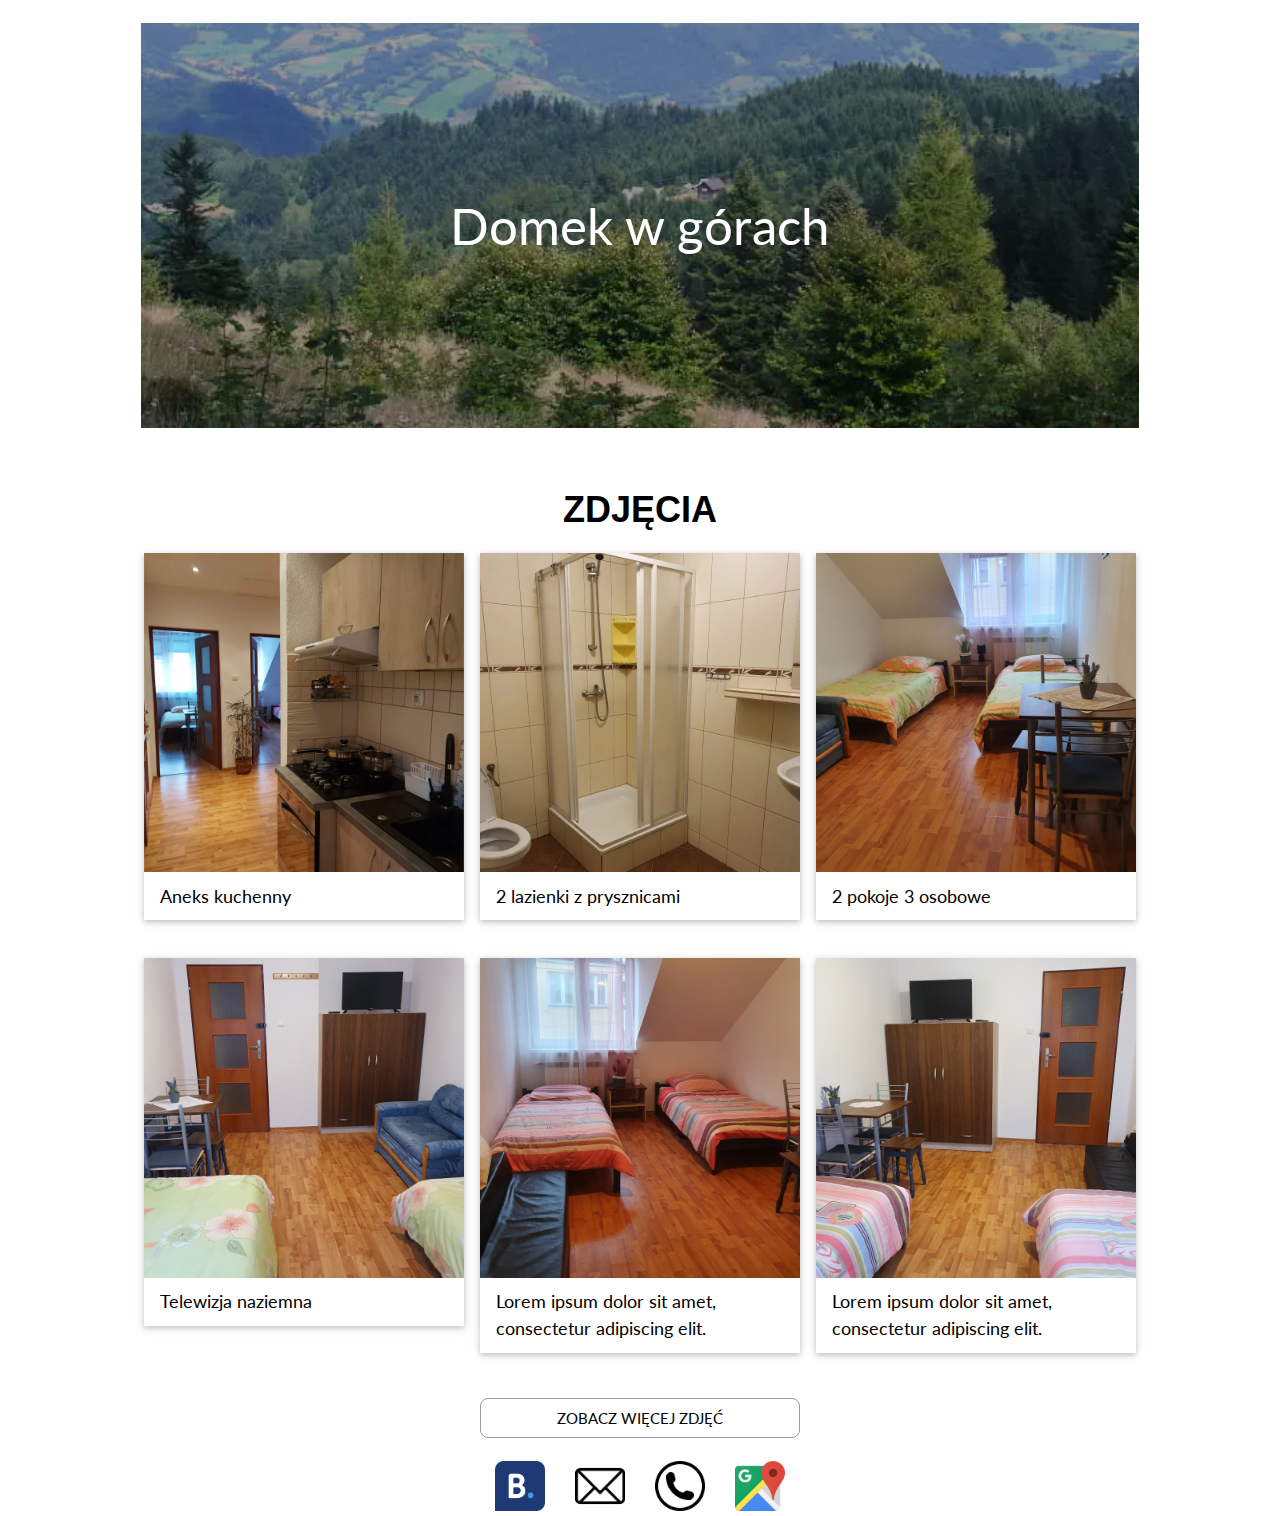
==== index.html @ 9614b46d "Initial commit" ====
﻿<!DOCTYPE html>
<html lang="pl">
<head>
  <meta name="description" content="Szukasz noclegu a może kwatery w Piwniczna Zdrój? Wejdź na naszą stronę i zamów nocleg dla siebie i rodziny." />
  <meta name="keywords" content="tanie noclegi Piwniczna-Zdrój, kwatery Piwniczna-Zdrój, wypoczynek Piwniczna-Zdrój, wczasy piwniczna zdrój" />
  <meta name="viewport" content="width=device-width, initial-scale=1.0">
  <link rel="stylesheet" href="src/css/w3.css">
  <link rel="stylesheet" href="src/css/style.css?1">
  <link href='http://fonts.googleapis.com/css?family=Lato&subset=latin,latin-ext' rel='stylesheet' type='text/css'>
  <script src="src/js/imgexplorer.js?1"></script>
  <meta charset="utf-8">

  <title>Domek w górach - Piwniczna Zdrój</title>
</head>
<body class="noselect" style="font-family: 'Lato';">
  </br>
    <div class="bcontainer">
      <img src="src/img/banner1.webp" alt="Banner" style="width:100%;">
      <div class="centered">Domek w górach</div>
    </div>

    </br>
    </br>

    <h1 style="text-align: center; font-weight: bold;">ZDJĘCIA</h1>
    <div id="gallery" style="margin-left: auto; margin-right: auto; width: 80%;">
      <div class="w3-row-padding w3-margin-top">
        <div class="w3-third">
          <div class="w3-card">
            <img src="src/img/1.webp" style="width: 100%" alt="">
            <div class="w3-container">
              <h5>Aneks kuchenny</h5>
            </div>
          </div>
        </br>
        </div>
      
        <div class="w3-third">
          <div class="w3-card">
            <img src="src/img/2.webp" style="width: 100%" alt="">
            <div class="w3-container">
              <h5>2 lazienki z prysznicami</h5>
            </div>
          </div>
        </br>
        </div>
      
        <div class="w3-third">
          <div class="w3-card">
            <img src="src/img/3.png" style="width: 100%" alt="">
            <div class="w3-container">
              <h5>2 pokoje 3 osobowe</h5>
            </div>
          </div>
        </div>
        </br>
      </div>
      
      <div class="w3-row-padding w3-margin-top">
        <div class="w3-third">
          <div class="w3-card">
            <img src="src/img/4.png" style="width: 100%" alt="">
            <div class="w3-container">
              <h5>Telewizja naziemna</h5>
            </div>
          </div>
        </br>
        </div>
      
        <div class="w3-third">
          <div class="w3-card">
            <img src="src/img/5.png" style="width: 100%" alt="">
            <div class="w3-container">
              <h5>Lorem ipsum dolor sit amet, consectetur adipiscing elit.</h5>
            </div>
          </div>
        </br>
        </div>
      
        <div class="w3-third">
          <div class="w3-card">
            <img src="src/img/6.png" style="width: 100%" alt="">
            <div class="w3-container">
              <h5>Lorem ipsum dolor sit amet, consectetur adipiscing elit.</h5>
            </div>
          </div>
        </div>
        </br>
      </div>
    </div>

    <br>
    <div style="display: flex; justify-content: center; align-items: center;">
      <button onclick="show()" class="w3-btn w3-white w3-border w3-border-gray w3-round-large show-imgs">ZOBACZ WIĘCEJ ZDJĘĆ</button>
    </div>

    <br>

    <div class="show-imgs" style="position: absolute; left: 50%; transform: translateX(-50%); display: flex; padding-bottom: 5px;">
      <div style="display: flex; justify-content: center; align-items: center; flex: 25%;">
        <a href="https://booking.com/hotel/pl/domek-w-gorach-jana-iii-sobieskiego-12-33-350-piwniczna-zdroj-polska-apartament.pl.html"><img src="/src/img/booking.png" height="50px"></a>
      </div>
      <div style="display: flex; justify-content: center; align-items: center; flex: 25%;">
        <a href="mailto:urszulas07@poczta.onet.pl"><img src="/src/img/mail.png" height="50px"></a>
      </div>
      <div style="display: flex; justify-content: center; align-items: center; flex: 25%;">
        <a href="tel:+48503799369"><img src="/src/img/phone-symbol-2.png" height="50px"></a>
      </div>
      <div style="display: flex; justify-content: center; align-items: center; flex: 25%;">
        <a href="https://www.google.pl/maps/place/Sobieskiego+12,+33-350+Piwniczna-Zdr%C3%B3j/@49.4403743,20.7105507,17z"><img src="/src/img/maps.png" height="50px"></a>
      </div>
    </div>
    <br>
    <div id="blur" class="blur"></div>
    <div class="sticky" id="sticky">
			<img id="simage" src="galeria/1.webp" alt="">
			<span class="close" onclick="hide()">&times;</span>
      <span style="position: absolute; right: 0; top: 50%; transform:translate(0%, -50%);" id="next" class="navi" onclick="next()">&#8250;</span>
      <span style="position: absolute; left: 0; top: 50%; transform:translate(0%, -50%); display: none;" id="prev" class="navi" onclick="prev()">&#8249;</span>
      <div style="position: absolute; left: 50%; top: 50%; transform:translate(-50%, -50%); display: none;" id="loading" class="lds-ring"><div></div><div></div><div></div><div></div></div>
		</div>
  </body>
</html>
---- src/css/style.css ----
.bcontainer {
  position: relative;
  text-align: center;
  color: white;
  margin-left: auto; 
  margin-right: auto; 
  width: 78%;
  background-color: white;
  height: 45vh;
}

@media only screen and (max-width: 600px) {
  .bcontainer {
    height: 20vh;
    width: 73%;
  }
}

.bcontainer img {
  filter: brightness(60%);
  object-fit: cover;

  width: 100%;
  height: 100%;
}

.centered {
  font-size: 4vw;
  position: absolute;
  top: 50%;
  left: 50%;
  transform: translate(-50%, -50%);
}

.noselect {
  -webkit-touch-callout: none; /* iOS Safari */
    -webkit-user-select: none; /* Safari */
     -khtml-user-select: none; /* Konqueror HTML */
       -moz-user-select: none; /* Old versions of Firefox */
        -ms-user-select: none; /* Internet Explorer/Edge */
            user-select: none; /* Non-prefixed version, currently
                                  supported by Chrome, Edge, Opera and Firefox */
}

.imgexplorer {
  width: 100%; 
  height: 100%; 
  background-repeat: no-repeat;
  background-size: contain;
  background-position: center;
  position: relative;
}
.sticky {
  position: fixed;
  top: 50%;
  left: 50%;
  transform: translate(-50%, -50%);
  display: none;
}
.sticky img {
  width: 35vw;
}
@media only screen and (max-width: 600px) {
  .sticky img {
    width: 80vw;
  }
}
img.hover-shadow {
  transition: 0.3s;
}
.hover-shadow:hover {
  box-shadow: 0px 0px 15px 0px rgba(0,0,0,1);
}
.close {
  color: white;
  position: absolute;
  top: 20px;
  right: 20px;
  transform: translate(50%, -50%);
  font-size: 35px;
  font-weight: bold;
}
.close:hover,
.close:focus {
  color: #999;
  text-decoration: none;
  cursor: pointer;
}

.navi {
  color: white;
  position: absolute;
  top: 50%;
  font-size: 45px;
  font-weight: bold;
  transform: translateY(-50%);
}
.navi:hover,
.navi:focus {
  color: #999;
  text-decoration: none;
  cursor: pointer;
}

.blur{
  position: fixed; 
  background-color: black;
  opacity: 0.8;
  padding:0; 
  margin:0; 
  top:0; 
  left:0; 
  display: none;
  width: 100%; 
  height: 100%;
}

.show-imgs {
  width: 25%;
}

@media only screen and (max-width: 600px) {
  .show-imgs {
    width: 70%;
  }
}

h5{
  font-family: 'Lato';
}

.lds-ring {
  display: inline-block;
  position: relative;
  width: 80px;
  height: 80px;
}
.lds-ring div {
  box-sizing: border-box;
  display: block;
  position: absolute;
  width: 64px;
  height: 64px;
  margin: 8px;
  border: 8px solid #fff;
  border-radius: 50%;
  animation: lds-ring 1.2s cubic-bezier(0.5, 0, 0.5, 1) infinite;
  border-color: #fff transparent transparent transparent;
}
.lds-ring div:nth-child(1) {
  animation-delay: -0.45s;
}
.lds-ring div:nth-child(2) {
  animation-delay: -0.3s;
}
.lds-ring div:nth-child(3) {
  animation-delay: -0.15s;
}
@keyframes lds-ring {
  0% {
    transform: rotate(0deg);
  }
  100% {
    transform: rotate(360deg);
  }
}

spbtn:focus {outline:0;}
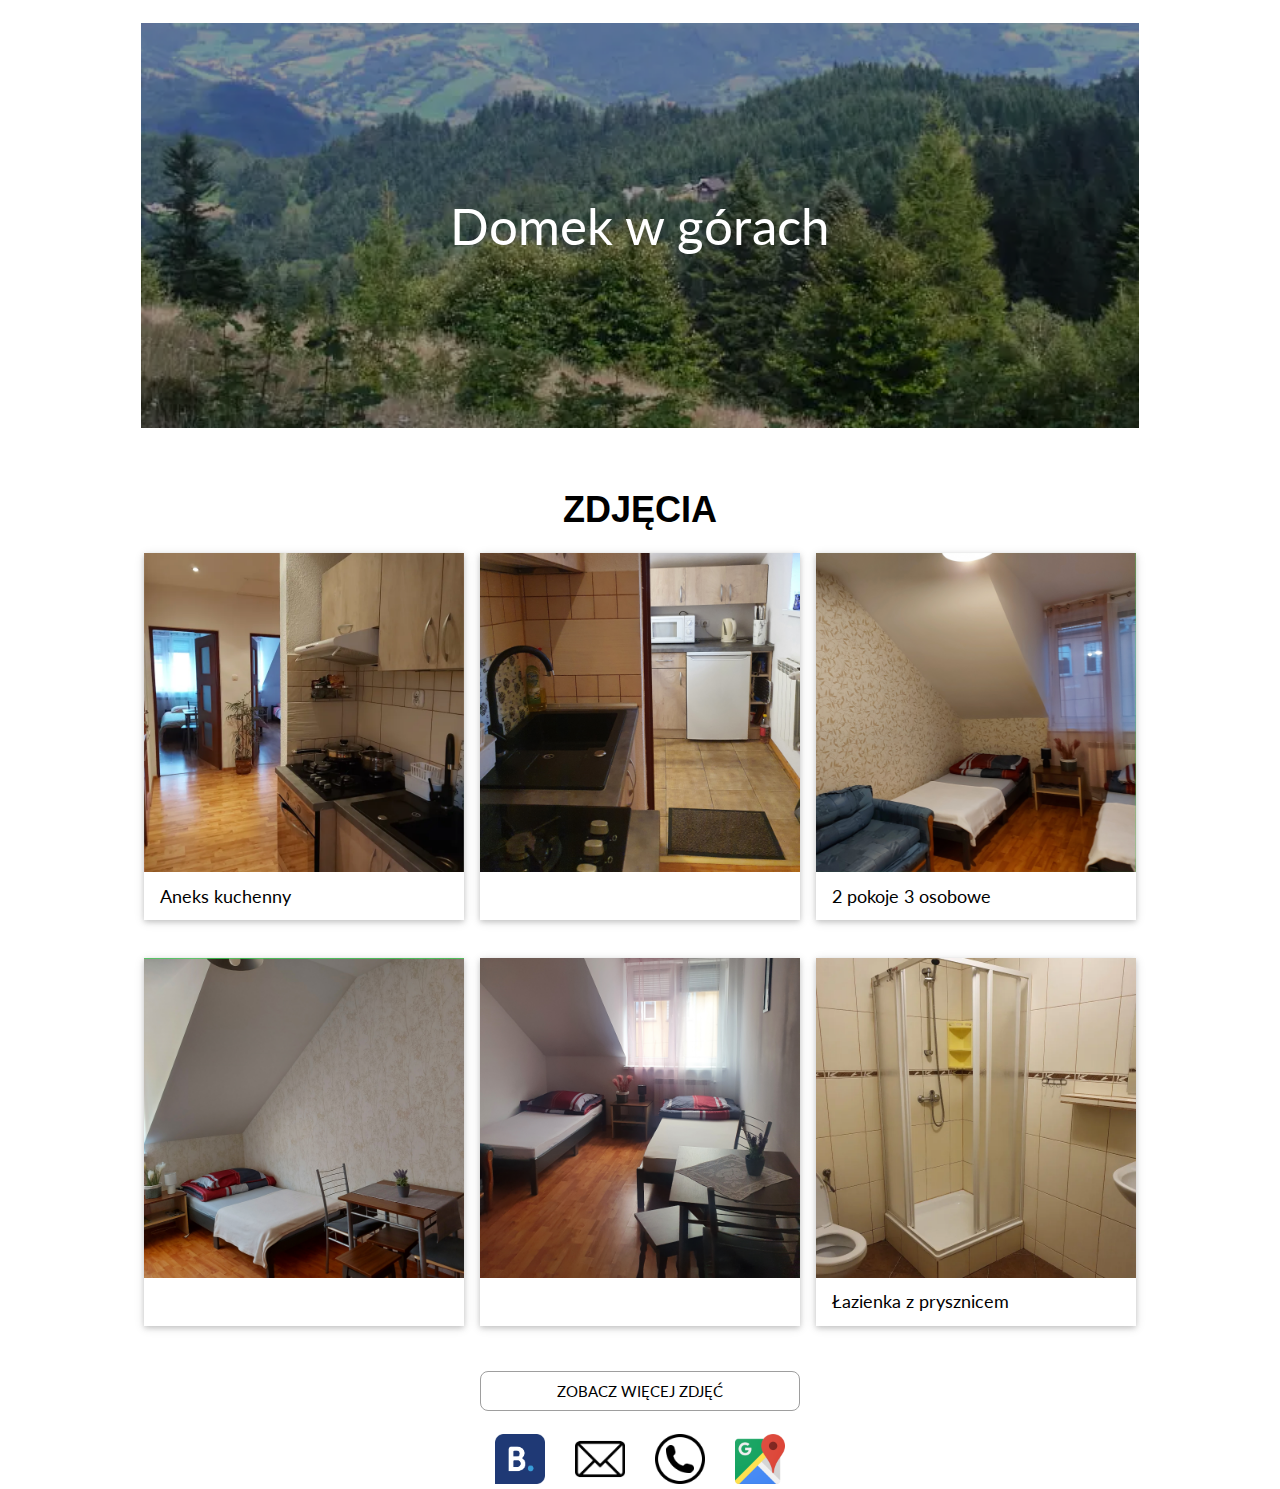
==== commit 2db8b83c: "Update" ====
--- a/index.html
+++ b/index.html
@@ -39,7 +39,7 @@
           <div class="w3-card">
             <img src="src/img/2.webp" style="width: 100%" alt="">
             <div class="w3-container">
-              <h5>2 lazienki z prysznicami</h5>
+              <h5>&nbsp;</h5>
             </div>
           </div>
         </br>
@@ -47,7 +47,7 @@
       
         <div class="w3-third">
           <div class="w3-card">
-            <img src="src/img/3.png" style="width: 100%" alt="">
+            <img src="src/img/3.webp" style="width: 100%" alt="">
             <div class="w3-container">
               <h5>2 pokoje 3 osobowe</h5>
             </div>
@@ -59,9 +59,9 @@
       <div class="w3-row-padding w3-margin-top">
         <div class="w3-third">
           <div class="w3-card">
-            <img src="src/img/4.png" style="width: 100%" alt="">
+            <img src="src/img/4.webp" style="width: 100%" alt="">
             <div class="w3-container">
-              <h5>Telewizja naziemna</h5>
+              <h5>&nbsp;</h5>
             </div>
           </div>
         </br>
@@ -69,9 +69,9 @@
       
         <div class="w3-third">
           <div class="w3-card">
-            <img src="src/img/5.png" style="width: 100%" alt="">
+            <img src="src/img/5.webp" style="width: 100%" alt="">
             <div class="w3-container">
-              <h5>Lorem ipsum dolor sit amet, consectetur adipiscing elit.</h5>
+              <h5>&nbsp;</h5>
             </div>
           </div>
         </br>
@@ -79,9 +79,9 @@
       
         <div class="w3-third">
           <div class="w3-card">
-            <img src="src/img/6.png" style="width: 100%" alt="">
+            <img src="src/img/6.webp" style="width: 100%" alt="">
             <div class="w3-container">
-              <h5>Lorem ipsum dolor sit amet, consectetur adipiscing elit.</h5>
+              <h5>Łazienka z prysznicem</h5>
             </div>
           </div>
         </div>
@@ -98,16 +98,16 @@
 
     <div class="show-imgs" style="position: absolute; left: 50%; transform: translateX(-50%); display: flex; padding-bottom: 5px;">
       <div style="display: flex; justify-content: center; align-items: center; flex: 25%;">
-        <a href="https://booking.com/hotel/pl/domek-w-gorach-jana-iii-sobieskiego-12-33-350-piwniczna-zdroj-polska-apartament.pl.html"><img src="/src/img/booking.png" height="50px"></a>
+        <a href="https://booking.com/hotel/pl/domek-w-gorach-jana-iii-sobieskiego-12-33-350-piwniczna-zdroj-polska-apartament.pl.html"><img src="src/img/booking.png" height="50px"></a>
       </div>
       <div style="display: flex; justify-content: center; align-items: center; flex: 25%;">
-        <a href="mailto:urszulas07@poczta.onet.pl"><img src="/src/img/mail.png" height="50px"></a>
+        <a href="mailto:urszulas07@poczta.onet.pl"><img src="src/img/mail.png" height="50px"></a>
       </div>
       <div style="display: flex; justify-content: center; align-items: center; flex: 25%;">
-        <a href="tel:+48503799369"><img src="/src/img/phone-symbol-2.png" height="50px"></a>
+        <a href="tel:+48503799369"><img src="src/img/phone-symbol-2.png" height="50px"></a>
       </div>
       <div style="display: flex; justify-content: center; align-items: center; flex: 25%;">
-        <a href="https://www.google.pl/maps/place/Sobieskiego+12,+33-350+Piwniczna-Zdr%C3%B3j/@49.4403743,20.7105507,17z"><img src="/src/img/maps.png" height="50px"></a>
+        <a href="https://www.google.pl/maps/place/Sobieskiego+12,+33-350+Piwniczna-Zdr%C3%B3j/@49.4403743,20.7105507,17z"><img src="src/img/maps.png" height="50px"></a>
       </div>
     </div>
     <br>
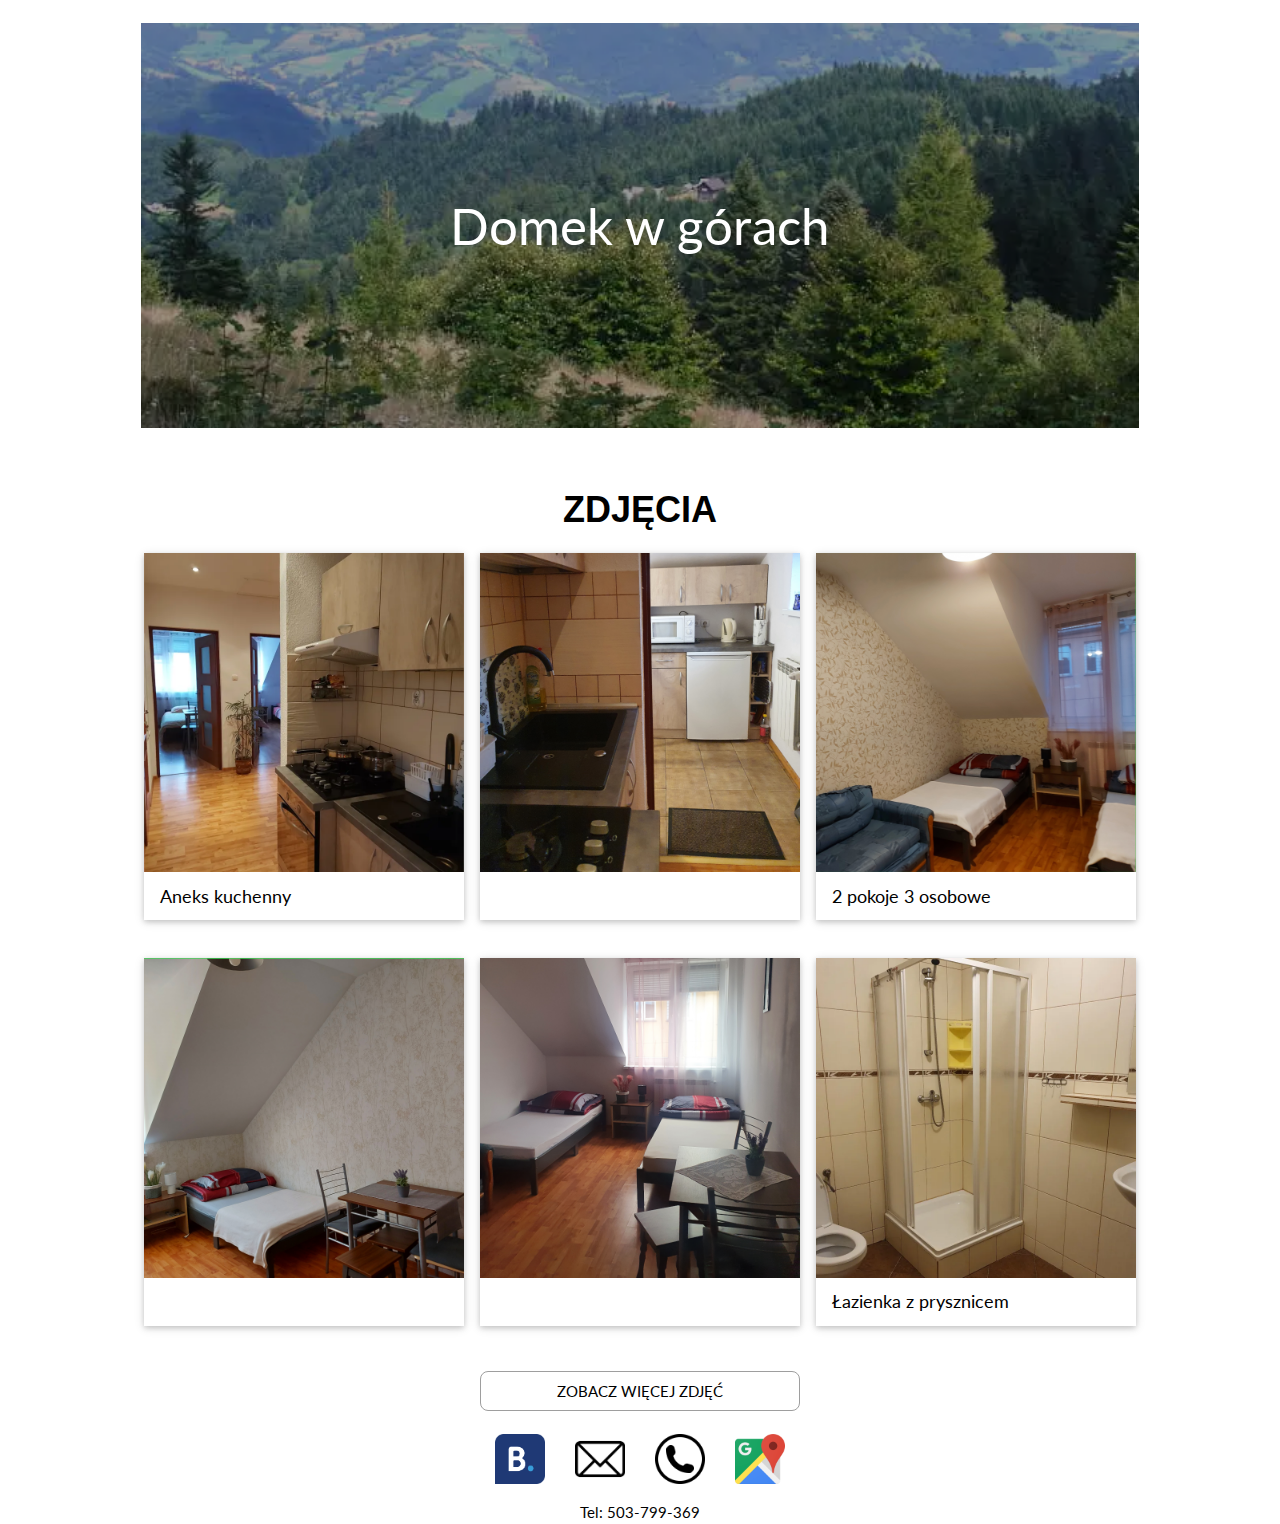
==== commit e3fd1ca8: "Added Telephone" ====
--- a/index.html
+++ b/index.html
@@ -111,6 +111,11 @@
       </div>
     </div>
     <br>
+    <br>
+    <br>
+    <div>
+      <a style="position: absolute; left: 50%; transform: translateX(-50%);">Tel: 503-799-369</a>
+    </div>
     <div id="blur" class="blur"></div>
     <div class="sticky" id="sticky">
 			<img id="simage" src="galeria/1.webp" alt="">
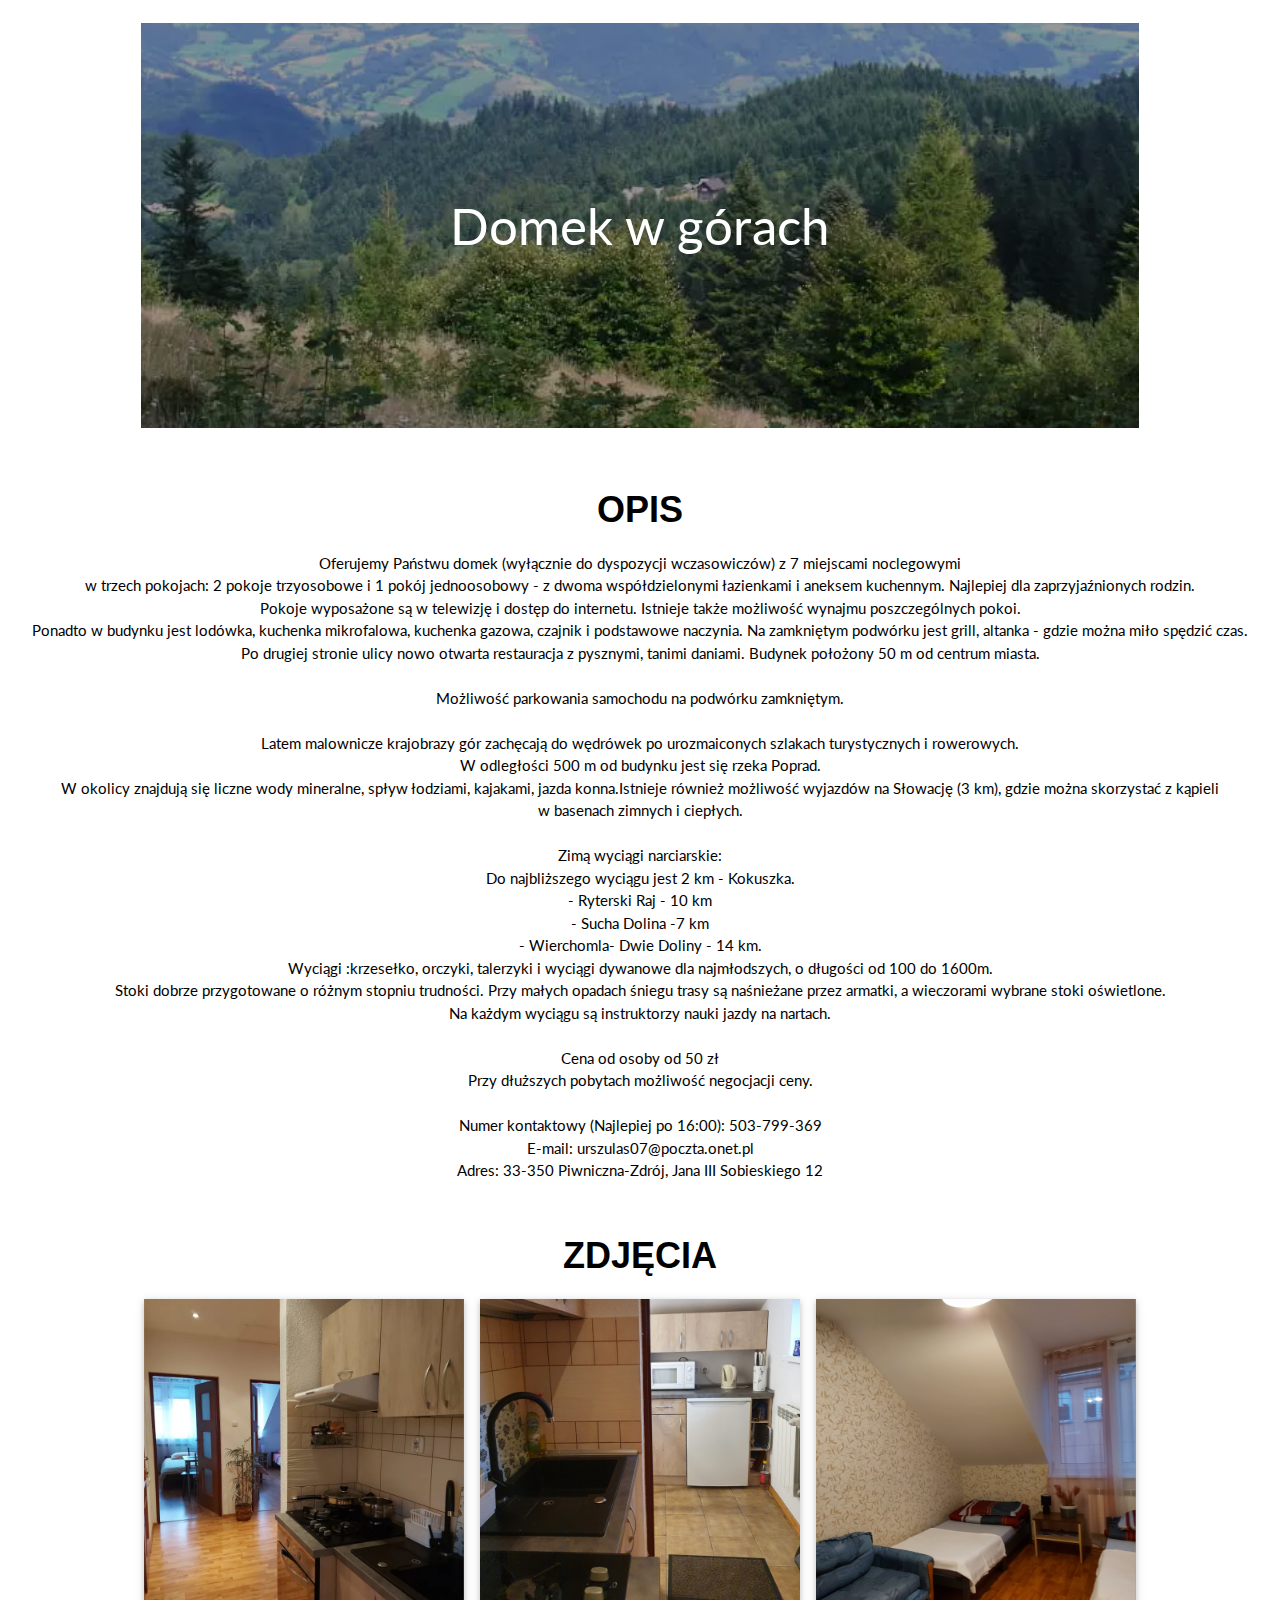
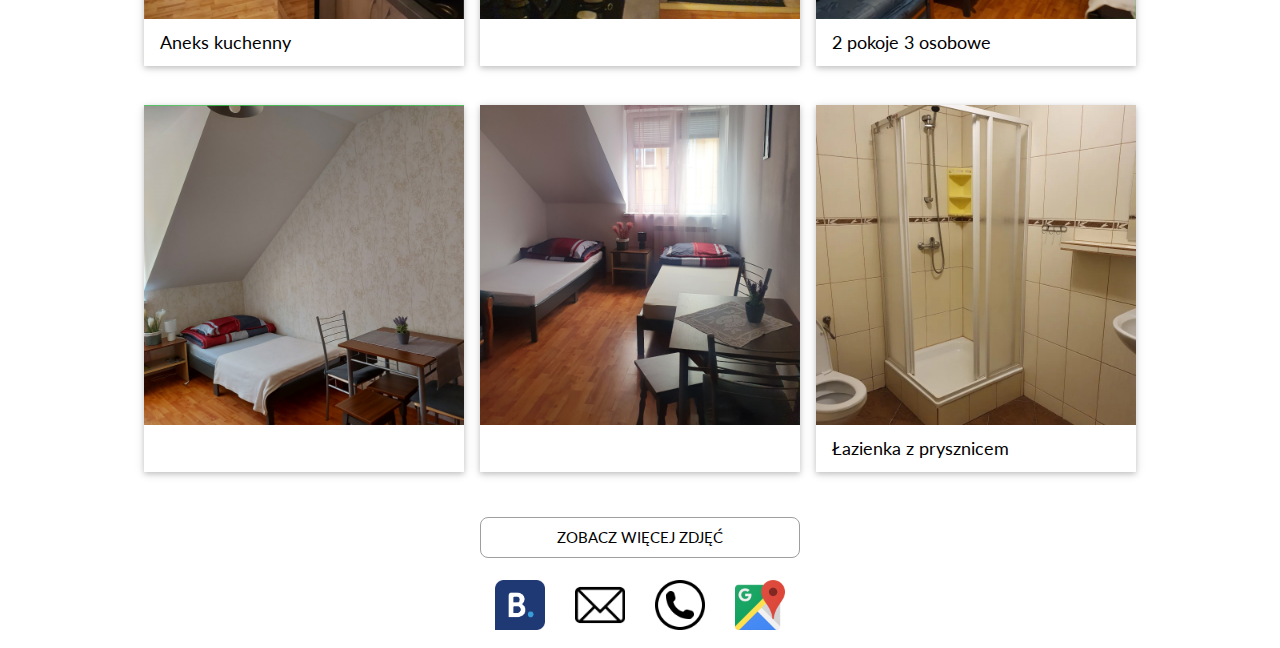
==== commit a50fd7d5: "YEP" ====
--- a/index.html
+++ b/index.html
@@ -20,6 +20,44 @@
     </div>
 
     </br>
+    </br>
+    
+    <h1 style="text-align: center; font-weight: bold;">OPIS</h1>
+    <div style="text-align: center;">
+      <p>
+        Oferujemy Państwu domek (wyłącznie do dyspozycji wczasowiczów) z 7 miejscami noclegowymi <br />
+        w trzech pokojach: 2 pokoje trzyosobowe i 1 pokój jednoosobowy - z dwoma współdzielonymi łazienkami i aneksem kuchennym. Najlepiej dla zaprzyjaźnionych rodzin. <br />
+        Pokoje wyposażone są w telewizję i dostęp do internetu. Istnieje także możliwość wynajmu poszczególnych pokoi.<br />
+        Ponadto w budynku jest lodówka, kuchenka mikrofalowa, kuchenka gazowa, czajnik i podstawowe naczynia. Na zamkniętym podwórku jest grill, altanka - gdzie można miło spędzić czas.<br />
+        Po drugiej stronie ulicy nowo otwarta restauracja z pysznymi, tanimi daniami. Budynek położony 50 m od centrum miasta. <br />
+        <br />
+        Możliwość parkowania samochodu na podwórku zamkniętym.<br />
+        <br />
+        Latem malownicze krajobrazy gór zachęcają do wędrówek po urozmaiconych szlakach turystycznych i rowerowych. <br />
+        W odległości 500 m od budynku jest się rzeka Poprad. <br />
+        W okolicy znajdują się liczne wody mineralne, spływ łodziami, kajakami,
+        jazda konna.Istnieje również możliwość wyjazdów na Słowację (3 km), gdzie można skorzystać z kąpieli <br /> 
+        w basenach zimnych i ciepłych.<br />
+        <br />
+        Zimą wyciągi narciarskie:<br />
+        Do najbliższego wyciągu jest 2 km - Kokuszka.<br />
+        - Ryterski Raj - 10 km<br />
+        - Sucha Dolina -7 km<br />
+        - Wierchomla- Dwie Doliny - 14 km.<br />
+        Wyciągi :krzesełko, orczyki, talerzyki i wyciągi dywanowe dla najmłodszych, o długości od 100 do 1600m.<br />
+         Stoki dobrze przygotowane o różnym stopniu trudności. Przy małych opadach śniegu trasy są naśnieżane przez armatki, a
+        wieczorami wybrane stoki oświetlone.<br />
+        Na każdym wyciągu są instruktorzy nauki jazdy na nartach.<br />
+        <br />
+        Cena od osoby od 50 zł<br />
+        Przy dłuższych pobytach możliwość negocjacji ceny.<br />
+        <br />
+        Numer kontaktowy (Najlepiej po 16:00): 503-799-369 <br />
+        E-mail: urszulas07@poczta.onet.pl <br />
+        Adres: 33-350 Piwniczna-Zdrój, Jana III Sobieskiego 12
+      </p>
+    </div>
+
     </br>
 
     <h1 style="text-align: center; font-weight: bold;">ZDJĘCIA</h1>
@@ -113,9 +151,6 @@
     <br>
     <br>
     <br>
-    <div>
-      <a style="position: absolute; left: 50%; transform: translateX(-50%);">Tel: 503-799-369</a>
-    </div>
     <div id="blur" class="blur"></div>
     <div class="sticky" id="sticky">
 			<img id="simage" src="galeria/1.webp" alt="">
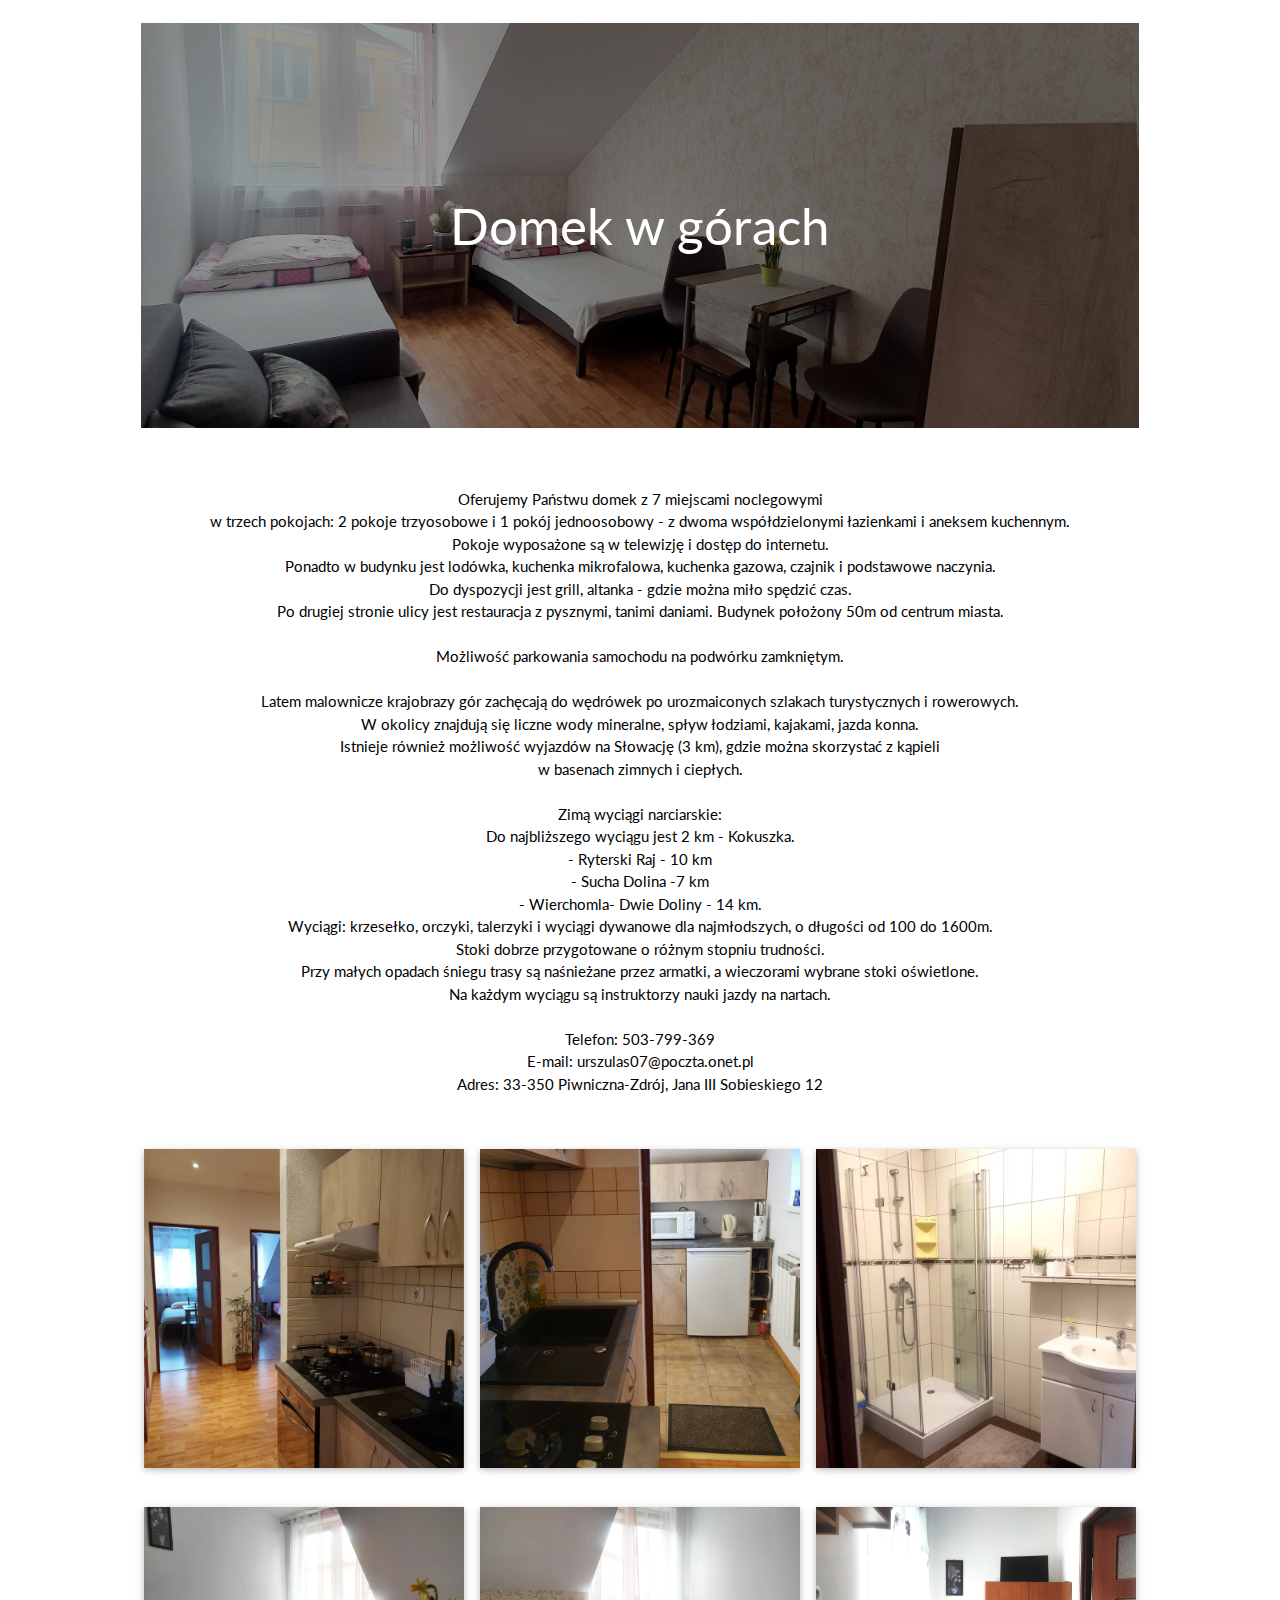
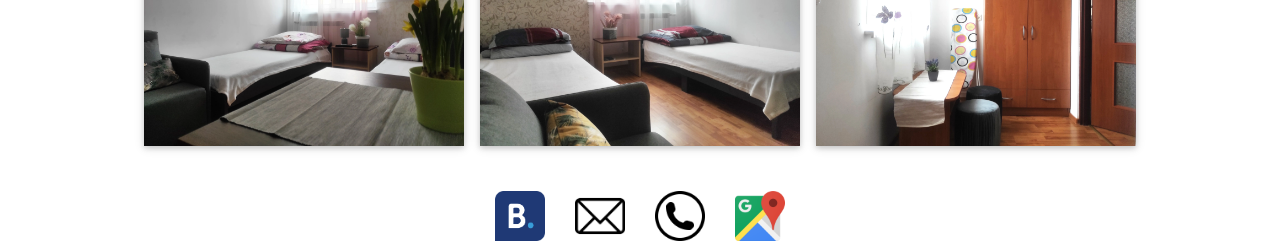
==== commit b62623d0: "28.04.2022 Update" ====
--- a/index.html
+++ b/index.html
@@ -12,31 +12,30 @@
 
   <title>Domek w górach - Piwniczna Zdrój</title>
 </head>
-<body class="noselect" style="font-family: 'Lato';">
+<body style="font-family: 'Lato';">
   </br>
     <div class="bcontainer">
       <img src="src/img/banner1.webp" alt="Banner" style="width:100%;">
-      <div class="centered">Domek w górach</div>
+      <div class="centered noselect">Domek w górach</div>
     </div>
 
     </br>
     </br>
     
-    <h1 style="text-align: center; font-weight: bold;">OPIS</h1>
     <div style="text-align: center;">
       <p>
-        Oferujemy Państwu domek (wyłącznie do dyspozycji wczasowiczów) z 7 miejscami noclegowymi <br />
-        w trzech pokojach: 2 pokoje trzyosobowe i 1 pokój jednoosobowy - z dwoma współdzielonymi łazienkami i aneksem kuchennym. Najlepiej dla zaprzyjaźnionych rodzin. <br />
-        Pokoje wyposażone są w telewizję i dostęp do internetu. Istnieje także możliwość wynajmu poszczególnych pokoi.<br />
-        Ponadto w budynku jest lodówka, kuchenka mikrofalowa, kuchenka gazowa, czajnik i podstawowe naczynia. Na zamkniętym podwórku jest grill, altanka - gdzie można miło spędzić czas.<br />
-        Po drugiej stronie ulicy nowo otwarta restauracja z pysznymi, tanimi daniami. Budynek położony 50 m od centrum miasta. <br />
+        Oferujemy Państwu domek z 7 miejscami noclegowymi <br />
+        w trzech pokojach: 2 pokoje trzyosobowe i 1 pokój jednoosobowy - z dwoma współdzielonymi łazienkami i aneksem kuchennym. <br />
+        Pokoje wyposażone są w telewizję i dostęp do internetu.<br />
+        Ponadto w budynku jest lodówka, kuchenka mikrofalowa, kuchenka gazowa, czajnik i podstawowe naczynia. <br />
+        Do dyspozycji jest grill, altanka - gdzie można miło spędzić czas.<br />
+        Po drugiej stronie ulicy jest restauracja z pysznymi, tanimi daniami. Budynek położony 50m od centrum miasta. <br />
         <br />
         Możliwość parkowania samochodu na podwórku zamkniętym.<br />
         <br />
         Latem malownicze krajobrazy gór zachęcają do wędrówek po urozmaiconych szlakach turystycznych i rowerowych. <br />
-        W odległości 500 m od budynku jest się rzeka Poprad. <br />
-        W okolicy znajdują się liczne wody mineralne, spływ łodziami, kajakami,
-        jazda konna.Istnieje również możliwość wyjazdów na Słowację (3 km), gdzie można skorzystać z kąpieli <br /> 
+        W okolicy znajdują się liczne wody mineralne, spływ łodziami, kajakami, jazda konna. <br /> 
+        Istnieje również możliwość wyjazdów na Słowację (3 km), gdzie można skorzystać z kąpieli <br /> 
         w basenach zimnych i ciepłych.<br />
         <br />
         Zimą wyciągi narciarskie:<br />
@@ -44,15 +43,13 @@
         - Ryterski Raj - 10 km<br />
         - Sucha Dolina -7 km<br />
         - Wierchomla- Dwie Doliny - 14 km.<br />
-        Wyciągi :krzesełko, orczyki, talerzyki i wyciągi dywanowe dla najmłodszych, o długości od 100 do 1600m.<br />
-         Stoki dobrze przygotowane o różnym stopniu trudności. Przy małych opadach śniegu trasy są naśnieżane przez armatki, a
+        Wyciągi: krzesełko, orczyki, talerzyki i wyciągi dywanowe dla najmłodszych, o długości od 100 do 1600m.<br />
+        Stoki dobrze przygotowane o różnym stopniu trudności. <br /> 
+        Przy małych opadach śniegu trasy są naśnieżane przez armatki, a
         wieczorami wybrane stoki oświetlone.<br />
         Na każdym wyciągu są instruktorzy nauki jazdy na nartach.<br />
         <br />
-        Cena od osoby od 50 zł<br />
-        Przy dłuższych pobytach możliwość negocjacji ceny.<br />
-        <br />
-        Numer kontaktowy (Najlepiej po 16:00): 503-799-369 <br />
+        Telefon: 503-799-369 <br />
         E-mail: urszulas07@poczta.onet.pl <br />
         Adres: 33-350 Piwniczna-Zdrój, Jana III Sobieskiego 12
       </p>
@@ -60,15 +57,11 @@
 
     </br>
 
-    <h1 style="text-align: center; font-weight: bold;">ZDJĘCIA</h1>
     <div id="gallery" style="margin-left: auto; margin-right: auto; width: 80%;">
       <div class="w3-row-padding w3-margin-top">
         <div class="w3-third">
           <div class="w3-card">
             <img src="src/img/1.webp" style="width: 100%" alt="">
-            <div class="w3-container">
-              <h5>Aneks kuchenny</h5>
-            </div>
           </div>
         </br>
         </div>
@@ -76,9 +69,6 @@
         <div class="w3-third">
           <div class="w3-card">
             <img src="src/img/2.webp" style="width: 100%" alt="">
-            <div class="w3-container">
-              <h5>&nbsp;</h5>
-            </div>
           </div>
         </br>
         </div>
@@ -86,9 +76,6 @@
         <div class="w3-third">
           <div class="w3-card">
             <img src="src/img/3.webp" style="width: 100%" alt="">
-            <div class="w3-container">
-              <h5>2 pokoje 3 osobowe</h5>
-            </div>
           </div>
         </div>
         </br>
@@ -98,9 +85,6 @@
         <div class="w3-third">
           <div class="w3-card">
             <img src="src/img/4.webp" style="width: 100%" alt="">
-            <div class="w3-container">
-              <h5>&nbsp;</h5>
-            </div>
           </div>
         </br>
         </div>
@@ -108,9 +92,6 @@
         <div class="w3-third">
           <div class="w3-card">
             <img src="src/img/5.webp" style="width: 100%" alt="">
-            <div class="w3-container">
-              <h5>&nbsp;</h5>
-            </div>
           </div>
         </br>
         </div>
@@ -118,18 +99,10 @@
         <div class="w3-third">
           <div class="w3-card">
             <img src="src/img/6.webp" style="width: 100%" alt="">
-            <div class="w3-container">
-              <h5>Łazienka z prysznicem</h5>
-            </div>
           </div>
         </div>
         </br>
       </div>
-    </div>
-
-    <br>
-    <div style="display: flex; justify-content: center; align-items: center;">
-      <button onclick="show()" class="w3-btn w3-white w3-border w3-border-gray w3-round-large show-imgs">ZOBACZ WIĘCEJ ZDJĘĆ</button>
     </div>
 
     <br>
@@ -148,16 +121,5 @@
         <a href="https://www.google.pl/maps/place/Sobieskiego+12,+33-350+Piwniczna-Zdr%C3%B3j/@49.4403743,20.7105507,17z"><img src="src/img/maps.png" height="50px"></a>
       </div>
     </div>
-    <br>
-    <br>
-    <br>
-    <div id="blur" class="blur"></div>
-    <div class="sticky" id="sticky">
-			<img id="simage" src="galeria/1.webp" alt="">
-			<span class="close" onclick="hide()">&times;</span>
-      <span style="position: absolute; right: 0; top: 50%; transform:translate(0%, -50%);" id="next" class="navi" onclick="next()">&#8250;</span>
-      <span style="position: absolute; left: 0; top: 50%; transform:translate(0%, -50%); display: none;" id="prev" class="navi" onclick="prev()">&#8249;</span>
-      <div style="position: absolute; left: 50%; top: 50%; transform:translate(-50%, -50%); display: none;" id="loading" class="lds-ring"><div></div><div></div><div></div><div></div></div>
-		</div>
   </body>
 </html> --- a/src/css/style.css
+++ b/src/css/style.css
@@ -12,7 +12,7 @@
 @media only screen and (max-width: 600px) {
   .bcontainer {
     height: 20vh;
-    width: 73%;
+    width: 100%;
   }
 }
 
